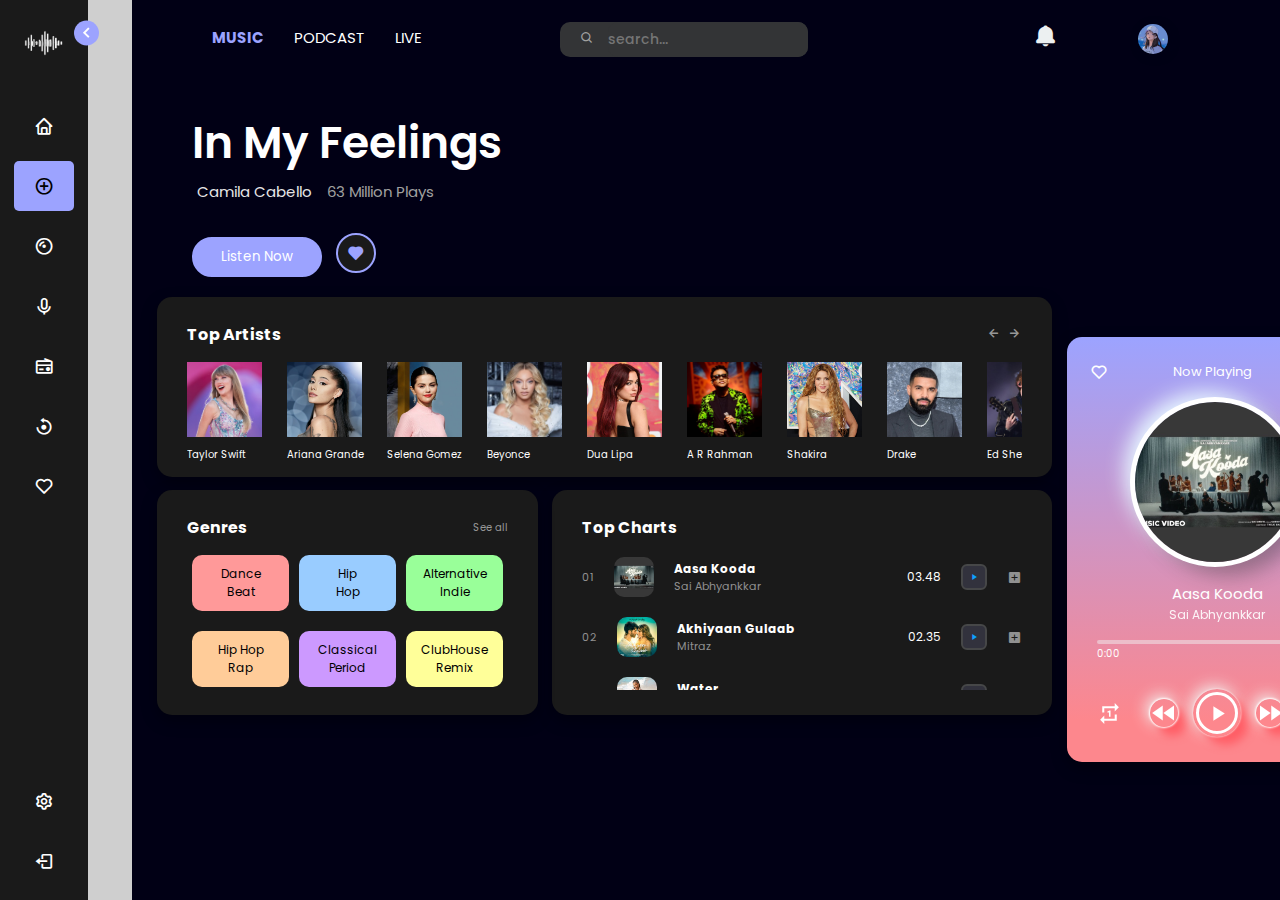
==== music.html @ da000e6d "music website" ====
<!DOCTYPE html>
<html lang="en">
    <head>
        <meta charset="UTF-8">
        <meta http-equiv="X-UA-Compatible" content="IE=edge">
        <meta name="viewpoint" content="width=device-width, initial-scale=1.0">
        <link rel="stylesheet" href="music.css">
        <link rel="stylesheet" href="music-list.css">
        <link rel="stylesheet" href="artist.css">
        <link rel="stylesheet" href="chart.css">
        <link rel="stylesheet" href="categories.css">
        <link href='https://unpkg.com/boxicons@2.1.4/css/boxicons.min.css' rel='stylesheet'>
        <link rel="stylesheet" href="https://fonts.googleapis.com/icon?family=Material+Icons">

        <title>Music Website</title>
    </head>
    <body>
        <nav class="sidebar close">
           <header>
            <div class="image-text">
                <span class="image">
                    <img src="./images/logo.png" alt="logo">
                </span>

                <div class="text header-text">
                    <span class="name">Groveey Music</span>
                </div>
            </div>

            <i class='bx bx-chevron-right toggle'></i>
           </header> 

           <div class="menu-bar">
            <div class="menu">
                <ul class="menu-links">
                    <li class="nav-link">
                        <a href="#">
                            <i class='bx bx-home icon'></i>
                            <span class="text nav-text">Home</span>
                        </a>
                    </li>

                    <li class="nav-link active">
                        <a href="#">
                            <i class='bx bx-plus-circle icon'></i>
                            <span class="text nav-text" id="acti">Explore</span>
                        </a>
                    </li>

                    <li class="nav-link">
                        <a href="#">
                            <i class='bx bx-album icon'></i>
                            <span class="text nav-text">Albums</span>
                        </a>
                    </li>

                    <li class="nav-link">
                        <a href="#">
                            <i class='bx bx-microphone icon'></i>
                            <span class="text nav-text">Artists</span>
                        </a>
                    </li>

                    <li class="nav-link">
                        <a href="#">
                            <i class='bx bx-radio icon'></i>
                            <span class="text nav-text">Radio</span>
                        </a>
                    </li>

                    <li class="nav-link">
                        <a href="#">
                            <i class='bx bx-reset icon'></i>
                            <span class="text nav-text">Recent</span>
                        </a>
                    </li>

                    <li class="nav-link">
                        <a href="#">
                            <i class='bx bx-heart icon'></i>
                            <span class="text nav-text">Favorites</span>
                        </a>
                    </li>
                </ul>
            </div>

            <div class="bottom-content">
                <li class="">
                    <a href="#">
                        <i class='bx bx-cog icon'></i>
                        <span class="text nav-text">Settings</span>
                    </a>
                </li>
                <li class="">
                    <a href="#">
                        <i class='bx bx-log-out icon'></i>
                        <span class="text nav-text">Log Out</span>
                    </a>
                </li>
            </div>
           </div>
        </nav>

        <section class="home">
            <div class="notify">
                <div class="search-box">
                    <i class='bx bx-search icons'></i>
                    <input type="text" placeholder="search...">
                </div>
                <button class="notification-bell"><i class='bx bxs-bell'></i></button>
                <div class="user">
                    <img src="./images/user.jpg" alt="user" title="Nanduni">
                </div>
            </div>

            <div class="nav-bar">
                <ul>
                    <li><a href="#" class="active">MUSIC</a></li>
                    <li><a href="#">PODCAST</a></li>
                    <li><a href="#">LIVE</a></li>
                </ul>
            </div>

            <div class="contents">
                <h1>In My Feelings</h1>
                <div class="info">
                    <h4>Camila Cabello</h4>     
                    <h5>63 Million Plays</h5>
                </div>
                <div class="buttons">
                    <button class="btn1">Listen Now</button>
                    <button class="btn2"><i class='bx bxs-heart'></i></button>
                </div>
            </div>

            <div class="container-wrapper">
                <div class="container">
                    <div class="top-bar">
                        <i class='bx bx-heart'></i>
                        <span>Now Playing</span>
                        <i class='bx bx-plus'></i>
                    </div>
                
                    <div class="img-area">
                        <img src="" alt="">
                    </div>
                
                    <div class="song-details">
                        <p class="name"></p>
                        <p class="artist"></p>
                    </div>
                
                    <div class="progress-area">
                        <div class="progress-bar">
                            <audio src="" id="main-audio"></audio>
                        </div>
                        <div class="song-timer">
                            <span class="current-time">0:00</span>
                            <span class="max-duration">0:00</span>
                        </div>
                        <audio id="main-audio" src=""></audio>
                    </div>
                
                    <div class="controls">
                        <i id="repeat-plist" class="material-icons" title="song looped">repeat_one</i>
                        <!-- <i id="repeat" class="material-icons" title="Playlist looped">repeat</i> -->
                        <i id="prev" class="material-icons prev">fast_rewind</i>
                
                        <div class="play-pause">
                            <i class="material-icons play">play_arrow</i>
                        </div>
                
                        <i id="next" class="material-icons next">fast_forward</i>
                        <i id="more-music" class="material-icons">queue_music</i>
                    </div>
                
                    <div class="music-list">
                        <div class="header">
                            <div class="row">
                                <i class="material-icons">queue_music</i>
                                <span>Music List</span>
                            </div>
                            <i id="close" class="material-icons">close</i>
                        </div>
                        <ul>
                
                        </ul>
                    </div>
                </div>
            </div>

            <div class="top-artist">
                <div class="head">
                    <h4>Top Artists</h4>
                    <div class="btn-s">
                        <i id="left-scroll" class='bx bx-left-arrow-alt' ></i>
                        <i id="right-scroll" class='bx bx-right-arrow-alt' ></i>
                    </div>
                </div>

                <div class="art">
                    <li class="items">
                        <div class="img-play">
                            <img src="./images/artist1.jpg" alt="img1">
                            <i id="music2" class='bx bx-play-circle'></i>
                        </div>
                        <p class="m2">Taylor Swift</p>
                    </li>
                    <li class="items">
                        <div class="img-play">
                            <img src="./images/artist2.jpg" alt="img1">
                            <i id="music2" class='bx bx-play-circle'></i>
                        </div>
                        <p class="m2">Ariana Grande</p>
                    </li>
                    <li class="items">
                        <div class="img-play">
                            <img src="./images/artist3.jpeg" alt="img1">
                            <i id="music2" class='bx bx-play-circle'></i>
                        </div>
                        <p class="m2">Selena Gomez</p>
                    </li>
                    <li class="items">
                        <div class="img-play">
                            <img src="./images/artist4.jpg" alt="img1">
                            <i id="music2" class='bx bx-play-circle'></i>
                        </div>
                        <p class="m2">Beyonce</p>
                    </li>
                    <li class="items">
                        <div class="img-play">
                            <img src="./images/artist5.jpg" alt="img1">
                            <i id="music2" class='bx bx-play-circle'></i>
                        </div>
                        <p class="m2">Dua Lipa</p>
                    </li>
                    <li class="items">
                        <div class="img-play">
                            <img src="./images/artist6.jpg" alt="img1">
                            <i id="music2" class='bx bx-play-circle'></i>
                        </div>
                        <p class="m2">A R Rahman</p>
                    </li>
                    <li class="items">
                        <div class="img-play">
                            <img src="./images/artist7.jpg" alt="img1">
                            <i id="music2" class='bx bx-play-circle'></i>
                        </div>
                        <p class="m2">Shakira</p>
                    </li>
                    <li class="items">
                        <div class="img-play">
                            <img src="./images/artist8.jpg" alt="img1">
                            <i id="music2" class='bx bx-play-circle'></i>
                        </div>
                        <p class="m2">Drake</p>
                    </li>
                    <li class="items">
                        <div class="img-play">
                            <img src="./images/artist9.jpg" alt="img1">
                            <i id="music2" class='bx bx-play-circle'></i>
                        </div>
                        <p class="m2">Ed Sheeran</p>
                    </li>
                    <li class="items">
                        <div class="img-play">
                            <img src="./images/artist10.jpg" alt="img1">
                            <i id="music2" class='bx bx-play-circle'></i>
                        </div>
                        <p class="m2">Justin Bieber</p>
                    </li>
                    <li class="items">
                        <div class="img-play">
                            <img src="./images/artist11.jpg" alt="img1">
                            <i id="music2" class='bx bx-play-circle'></i>
                        </div>
                        <p class="m2">Billie Eillish</p>
                    </li>
                    <li class="items">
                        <div class="img-play">
                            <img src="./images/artist12.jpg" alt="img1">
                            <i id="music2" class='bx bx-play-circle'></i>
                        </div>
                        <p class="m2">Miley Cyrus</p>
                    </li>
                    <li class="items">
                        <div class="img-play">
                            <img src="./images/artist13.jpg" alt="img1">
                            <i id="music2" class='bx bx-play-circle'></i>
                        </div>
                        <p class="m2">Katy Perry</p>
                    </li>
                    <li class="items">
                        <div class="img-play">
                            <img src="./images/artist14.jpg" alt="img1">
                            <i id="music2" class='bx bx-play-circle'></i>
                        </div>
                        <p class="m2">Britney Spears</p>
                    </li>
                    <li class="items">
                        <div class="img-play">
                            <img src="./images/artist15.jpeg" alt="img1">
                            <i id="music2" class='bx bx-play-circle'></i>
                        </div>
                        <p class="m2">Charlie Puth</p>
                    </li>
                    <li class="items">
                        <div class="img-play">
                            <img src="./images/artist16.jpg" alt="img1">
                            <i id="music2" class='bx bx-play-circle'></i>
                        </div>
                        <p class="m2">Shreya Goshal</p>
                    </li>
                </div>
            </div>

            <div class="top-chart">
                <div class="header1">
                    <h5>Top Charts</h5>
                    <!-- <a href="#" class="see">See all</a> -->
                </div>

                <div class="items">
                    <div class="item" id="song1">
                        <div class="info">
                            <p>01</p>
                            <img src="./images/music1.jpg" alt="">
                            <div class="details">
                                <h5>Aasa Kooda</h5>
                                <p>Sai Abhyankkar</p>
                            </div>
                        </div>
                        <div class="actions">
                            <p>03.48</p>
                            <div class="icon">
                                <i id="startPlayback" class="material-icons">play_arrow</i>

                                <!-- <i class='bx bxs-right-arrow'></i> -->
                            </div>
                            <i class='bx bxs-plus-square' ></i>
                        </div>
                    </div>

                    <div class="item" id="song2">
                        <div class="info">
                            <p>02</p>
                            <img src="./images/music2.jpg" alt="">
                            <div class="details">
                                <h5>Akhiyaan Gulaab</h5>
                                <p>Mitraz</p>
                            </div>
                        </div>
                        <div class="actions">
                            <p>02.35</p>
                            <div class="icon">
                                <i id="startPlayback" class="material-icons">play_arrow</i>

                                <!-- <i class='bx bxs-right-arrow'></i> -->
                            </div>
                            <i class='bx bxs-plus-square' ></i>
                        </div>
                    </div>

                    <div class="item" id="song3">
                        <div class="info">
                            <p>03</p>
                            <img src="./images/music3.jpg" alt="">
                            <div class="details">
                                <h5>Water</h5>
                                <p>Tyla</p>
                            </div>
                        </div>
                        <div class="actions">
                            <p>03.39</p>
                            <div class="icon">
                                <i id="startPlayback" class="material-icons">play_arrow</i>

                                <!-- <i class='bx bxs-right-arrow'></i> -->
                            </div>
                            <i class='bx bxs-plus-square' ></i>
                        </div>
                    </div>

                    <div class="item" id="song4">
                        <div class="info">
                            <p>04</p>
                            <img src="./images/music4.jpg" alt="">
                            <div class="details">
                                <h5>Soni Soni</h5>
                                <p>Darshan Raval, Jonita Gandhi</p>
                            </div>
                        </div>
                        <div class="actions">
                            <p>03.13</p>
                            <div class="icon">
                                <i id="startPlayback" class="material-icons">play_arrow</i>

                                <!-- <i class='bx bxs-right-arrow'></i> -->
                            </div>
                            <i class='bx bxs-plus-square' ></i>
                        </div>
                    </div>

                    <div class="item" id="song5">
                        <div class="info">
                            <p>05</p>
                            <img src="./images/music5.jpg" alt="">
                            <div class="details">
                                <h5>Flowers</h5>
                                <p>Miley Cyrus</p>
                            </div>
                        </div>
                        <div class="actions">
                            <p>03.21</p>
                            <div class="icon">
                                <i id="startPlayback" class="material-icons">play_arrow</i>
                                <!-- <i class='bx bxs-right-arrow'></i> -->
                            </div>
                            <i class='bx bxs-plus-square' ></i>
                        </div>
                    </div>

                    <div class="item" id="song6">
                        <div class="info">
                            <p>06</p>
                            <img src="./images/music6.jpg" alt="">
                            <div class="details">
                                <h5>Nadaaniyan</h5>
                                <p>Akshath</p>
                            </div>
                        </div>
                        <div class="actions">
                            <p>02.49</p>
                            <div class="icon">
                                <i id="startPlayback" class="material-icons">play_arrow</i>
                                <!-- <i class='bx bxs-right-arrow'></i> -->
                            </div>
                            <i class='bx bxs-plus-square' ></i>
                        </div>
                    </div>
                </div>
            </div>

            <div class="categories">
                <div class="genres">
                    <div class="header1"></div>
                    <h5>Genres</h5>
                    <a href="#" class="see">See all</a>
                </div>

                <div class="items">
                    <div class="row1">
                        <div class="item">
                            <p>Dance <br> Beat</p>
                        </div>
                        <div class="item">
                            <p>Hip <br>Hop</p>
                        </div>
                        <div class="item">
                            <p>Alternative <br>Indie</p>
                        </div>
                    </div>

                    <div class="row2">
                        <div class="item">
                            <p>Hip Hop <br> Rap</p>
                        </div>
                        <div class="item">
                            <p>Classical <br>Period</p>
                        </div>
                        <div class="item">
                            <p>ClubHouse <br> Remix</p>
                        </div>
                    </div>
                </div>
            </div>

        </section>

        <script src="music.js"></script>
        <script src="music-list.js"></script>
        <script src="script.js"></script>
        <script src="artist.js"></script>

        <script src="categories.js"></script>
        <script src="chart.js"></script>
    </body>
</html>
---- music.css ----
@import url('https://fonts.googleapis.com/css2?family=Poppins:ital,wght@0,100;0,200;0,300;0,400;0,500;0,600;0,700;0,800;0,900;1,100;1,200;1,300;1,400;1,500;1,600;1,700;1,800;1,900&display=swap');

* {
    font-family: "Poppins", sans-serif;
    margin: 0;
    padding: 0;
    box-sizing: border-box;
}

/* :root {
    --body-color: #e4e9f7;
    --sidebar-color: #FFF;
    --primary-color: #695CFE;
    --primary-color-light: #F6F5FF;
    --toggle-color: #DDD;
    --text-color: #707070;

    --tran-02: all 0.2s ease;
    --tran-03: all 0.3s ease;
    --tran-04: all 0.4s ease;
    --tran-05: all 0.5s ease;

} */
 

html, body {
    overflow-x: hidden;
}

body {
    height: 100vh;
    background: rgb(0, 15, 32);
    transition: all 0.5s ease;
}


.sidebar .text {
    font-size: 14px;
    font-weight: 400;
    color: #DDD;
}

.sidebar .image {
    margin-top: 20px;
    min-width: 60px;
    height: auto;
    display: flex;
    align-items: center;
}


.sidebar {
    position: fixed;
    top: 0;
    left: 0;
    height: 100%;
    width: 210px;
    padding: 10px 14px;
    background: #1a1a1a;
    transition: all 0.5s ease;
    z-index: 100;
}

.sidebar.close {
    width: 88px;
}


.sidebar.close .text{
    opacity: 0;
}


.sidebar .text {
    font-size: 14px;
    font-weight: 400;
    color: #ffffff;
    transition: all 0.3s ease;
    white-space: nowrap;
    opacity: 1;
}

.sidebar .image {
    min-width: 60px;
    display: flex;
    align-items: center;
    justify-content: center;
}

.sidebar li {
    height: 50px;
    /* background: blue; */
    margin-top: 10px;
    list-style: none;
    display: flex;
    align-items: center;
}

.sidebar .menu {
    margin-top: 35px;
}

.sidebar li .icon {
    display: flex;
    align-items: center;
    justify-content: center;
    min-width: 60px;
    font-size: 20px;
}

.sidebar li .icon,
.sidebar li .text {
    color: #ffffff;
    transition: all 0.2s ease;
}

.sidebar header {
    position: relative;
}

.sidebar .image-text img {
    width: 40px;
    border-radius: 6px;
}

.sidebar header .image-text {
    display: flex;
    align-items: center;
}

header .image-text .header-text {
    margin-left: 5px;
    margin-top: 20px;
    display: flex;
    flex-direction: column;
}

.header-text .name {
    font-weight: 600;
}

.sidebar header .toggle {
    position: absolute;
    top: 50%;
    right: -25px;
    transform: translateY(-50%);
    height: 25px;
    width: 25px;
    background: #9ca3ff;
    display: flex;
    align-items: center;
    justify-content: center;
    border-radius: 50%;
    color: #ffffff;
    font-size: 22px;
    transition: all 0.3s ease;
}

.sidebar.close header .toggle {
    transform: translateY(-50%) rotate(180deg);
}

/* .sidebar .search-box {
    background: #333436;
    border-radius: 15px;
    transition: all 0.5s ease;
}

.search-box input {
    height: 100%;
    width: 100%;
    outline: none;
    border: none;
    border-radius: 15px;
    font-size: 16px;
    font-weight: 500;
    background: #333436;
    transition: all 0.5s ease;
} */

.sidebar li a {
    height: 100%;
    width: 100%;
    display: flex;
    align-items: center;
    text-decoration: none;
    border-radius: 6px;
    transition: all 0.4s ease;
}

.sidebar li a:hover {
    background: #9ca3ff;
}

.sidebar li a:hover .icon,
.sidebar li a:hover .text {
    color: rgb(38, 38, 38);
}

.sidebar .menu-bar {
    height: 100%;
    height: calc(100% - 50px);
    display: flex;
    flex-direction: column;
    justify-content: space-between;
}

.home {
    position: relative;
    left: 210px;
    height: 100vh;
    /* width: calc(100% - 250px); */
    width: calc(100% - 210px);
    background: #010015;
    transition: all 0.5s ease;
}

.sidebar.close ~ .home {
    left: 88px;
    /* width: calc(100% - 88px); */
    width: calc(100% - 88px);
}






.home .notify .notification-bell {
    margin-left: 225px;
    font-size: 25px;
    font-weight: 500;
    color: #ecf0f1; 
    cursor: pointer;
    background: none;
    border: none;
}

.home .notify .notification-bell:hover {
    color: #9ca3ff;
}

@keyframes ring {
    0% {
        transform: rotate(0deg);
    }
    10% {
        transform: rotate(-5deg);
    }
    20% {
        transform: rotate(5deg);
    }
    30% {
        transform: rotate(-5deg);
    }
    40% {
        transform: rotate(5deg);
    }
    50% {
        transform: rotate(-5deg);
    }
    60% {
        transform: rotate(5deg);
    }
    70% {
        transform: rotate(-5deg);
    }
    80% {
        transform: rotate(5deg);
    }
    90% {
        transform: rotate(-5deg);
    }
    100% {
        transform: rotate(0deg);
    }
}

.home .notify .notification-bell.ring {
    animation: ring 0.6s ease;
}


.home .notify {
    position: absolute;
    top: 20px;
    right: 180px;
    display: flex;
    align-items: center;
    transition: all 0.3s ease;
    margin-left: 250px;
}

.home .notify .user {
    margin-left: 40px;
    position: relative;
    width: 30px;
    height: 30px;
    border-radius: 50%;
    cursor: pointer;
}

.home .notify .user img {
    margin-left: 40px;
    position: absolute;
    width: 30px;
    height: 30px;
    border-radius: 50%;
    box-shadow: 2px 2px 8px #010015;
}

.home .contents {
    width: 90%;
    height: 30%;
    margin: auto;
    margin-top: 60px;
    display: flex;
    flex-direction: column;
    /* padding-top: 60px;
    /* margin-top: 60px;
    display: flex;
    align-items: center;
    justify-content: space-between;
    color: #fff;
    width: 90%; */
} 

.home .contents .info {
    display: flex;
    align-items: center; /* Vertically align items */
}

.home .contents h1 {
    color: #fff;
    font-size: 44px;
    font-weight: 600;
}

.home .contents h4 {
    font-size: 15px;
    font-weight: 400;
    color: #e6e5e5;
    margin: 5px;
}

.home .contents h5 {
    font-size: 15px;
    font-weight: 400;
    color: #a0a0a0;
    margin-left: 10px;
}

.home .contents .buttons {
    margin-top: 25px;
}

.home .contents .buttons .btn1 {
    width: 130px;
    height: 40px;
    border: 2px solid #9ca3ff;
    outline: none;
    border-radius: 20px;
    background: #9ca3ff;
    color: #fff;
    cursor: pointer;
}

.home .contents .buttons .btn1:hover {
    border: 2px solid #9ca3ff;
    background: none;
    color: #9ca3ff;
}

.home .contents .buttons .btn2 {
    width: 40px;
    height: 40px;
    margin-left: 10px;
    border: 2px solid #9ca3ff;
    border-radius: 50%;
    background: #1a1a1a;
    color: #fff;
    cursor: pointer;
}

.home .contents .buttons .btn2 i {
    padding-top: 5px;
    align-items: center;
    justify-content: center;
    font-size: 18px;
    color: #9ca3ff;
}

.home .contents .buttons .btn2 i:hover {
    color:#fd878d;
}

.sidebar.close ~ .home .notify {
    left: 98px;
    width: calc(100% - 0px);
}

.search-box {
    margin-left: 80px;
    background: #333436;
    border-radius: 10px;
}

.search-box input {
    margin-left: 10px;
    height: 35px;
    width: 200px;
    outline: none;
    border: none;
    border-radius: 10px;
    font-size: 14px;
    font-weight: 500;
    background: #333436;
    color: #ffffff;
}

.search-box .icons {
    margin-left: 20px;
    align-items: center;
    justify-content: center;
    font-size: 14px;
    color: #a2a2a2;
}

.nav-bar {
    margin-left: 80px;
    display: flex;
    justify-content: flex-start;
}

.nav-bar ul {
    list-style: none;
    padding: 0;
    margin: 0;
    display: flex;
    gap: 30px;
}

.nav-bar ul li {
    margin-top: 25px;
}

.nav-bar ul li a {
    text-decoration: none;
    color: white;
    font-size: 15px;
    transition: color 0.3s;
}

.nav-bar ul li a:hover {
    color: #9ca3ff;
}

.nav-bar ul li a.active {
    color: #9ca3ff; 
    font-weight: bold; 
}




.container-wrapper {
    margin-left: 935px;
    margin-top: -43px;
}

.sidebar.close ~ .home .container-wrapper {
    left: 98px;
    width: calc(100% - 0px);
}


.menu-links .nav-link.active a {
    background-color: #9ca3ff; 
    color: #000000;
    border-radius: 5px; 
}

.menu-links .nav-link.active a .icon {
    color: #000000;
}

.menu-links .nav-link.active #acti {
    color: #000000;
}
---- music-list.css ----
@import url('https://fonts.googleapis.com/css2?family=Poppins:ital,wght@0,100;0,200;0,300;0,400;0,500;0,600;0,700;0,800;0,900;1,100;1,200;1,300;1,400;1,500;1,600;1,700;1,800;1,900&display=swap');

* {
    font-family: "Poppins", sans-serif;
    margin: 0;
    padding: 0;
    box-sizing: border-box;
}

*::before, *::after {
    padding: 0;
    margin: 0;
}

body {
    display: flex;
    align-items: center;
    justify-content: center;
    min-height: 100vh;
    background: rgb(207, 207, 207);
}

.container {
    width: 300px;
    height: 425px;
    padding: 25px 30px;
    overflow: hidden;
    position: relative;
    border-radius: 15px;
    background: linear-gradient(#9ca3ff 0%, #fd878d 90%);
    box-shadow: 0px 6px 15px rgba(0,0,0,0.342);
}

.container i {
    cursor: pointer;
}

.top-bar, .progress-area .song-timer, .controls, .music-list .header, .music-list ul li {
    display: flex;
    align-items: center;
    justify-content: space-between;
}

.top-bar {
    font-size: 18px;
    color: #fff;
}

.top-bar i:first-child {
    margin-left: -7px;
    font-size: 18px;
}

.top-bar span {
    font-size: 13px;
    margin-left: -3px;
    color: #fff;
}

.img-area {
    margin-left: 38px;
    width: 160px;
    height: 160px;
    overflow: hidden;
    margin-top: 20px;
    border-radius: 50%;
    box-shadow: 0 0 0 5px #fff, 
    0 0 2px #fff, 
    13px 13px 20px #31313163, 
    -10px -10px 20px #e6f6ff;
}

.img-area img {
    width: 100%;
    height: 100%;
    object-fit: cover;
}

.song-details {
    text-align: center;
    margin-top: 20px;
    margin-bottom: 15px;
}

.song-details p {
    color: #fff;
}

.song-details .name {
    font-size: 15px;
}

.song-details .artist {
    font-size: 12px;
    opacity: 0.9;
    line-height: 20px;
}

.progress-area {
    height: 4px;
    width: 100%;
    border-radius: 50px;
    background: #f0f0f081;
    cursor: pointer;
}

.progress-area .progress-bar {
    height: inherit;
    width: 0%;
    position: relative;
    border-radius: inherit;
    background: #fff;
}

.progress-bar::before {
    content: "";
    position: absolute;
    height: 12px;
    width: 12px;
    border-radius: 50%;
    top: 50%;
    right: -5px;
    z-index: 2;
    opacity: 0;
    pointer-events: none;
    transform: translateY(-50%);
    background: inherit;
    transition: opacity 0.2s ease;
}

.progress-area:hover .progress-bar::before {
    opacity: 1;
    pointer-events: auto;
}

.progress-area .song-timer {
    margin-top: 2px;
}

.song-timer span {
    font-size: 10px;
    color: #fff;
}

.controls {
    margin-top: 45px;
    margin-bottom: 5px;
}

.controls i {
    font-size: 25px;
    user-select: none;
    background: #fff;
    background-clip: text;
    -webkit-background-clip: text;
    -webkit-text-fill-color: transparent;
}

.controls i:nth-child(2),
.controls i:nth-child(4) {
    font-size: 20px;
}

.controls #prev {
    margin-right: -13px;
    font-size: 30px;
}

.controls #next {
    margin-left: -13px;
    font-size: 30px;
}

.controls .play-pause {
    height: 48px;
    width: 48px;
    display: flex;
    cursor: pointer;
    align-items: center;
    justify-content: center;
    border-radius: 50%;
    box-shadow: 
    0 0 2px #fff,
    8px 8px 8px #ff5e66,
    -3px -3px 15px #f0ecec;
}

.play-pause::before {
    position: absolute;
    content: "";
    height: 36px;
    width: 36px;
    background: transparent;
    border: 3px solid #fff;
    border-radius: inherit;
}

.prev , .next {
    box-shadow: 
    0 0 2px #fff,
    8px 8px 8px #ff5e66,
    -3px -3px 15px #f0ecec;
    border-radius: 50%;
}


.music-list {
    position: absolute;
    width: 100%;
    bottom: -55%;
    opacity: 0;
    pointer-events: none;
    left: 0;
    box-shadow: 0px -5px 10px rgba(0,0,0,0.1);
    z-index: 5;
    padding: 15px 30px;
    border-radius: 15px;
    background: 
    linear-gradient(rgba(255, 255, 255, 0.973), transparent),
    linear-gradient(to top left, rgb(255, 23, 23), transparent),
    linear-gradient(to top right, rgb(0, 183, 255), transparent);
    background-blend-mode: screen;
    transition: all 0.15s ease-in-out;
}

.music-list.show {
    bottom: 0;
    opacity: 1;
    pointer-events: auto;
}

.music-list ul {
    margin-top: 10px 0;
    max-height: 260px;
    overflow: auto;
}

.music-list ul li {
    font-size: 10px;
    list-style: none;
    display: flex;
    cursor: pointer;
    margin-top: 10px;
    padding-bottom: 10px;
    /* margin-bottom: 5px; */
    color: #0000;
    border-bottom: 1px solid #e5e5e5;
}

.music-list ul li:last-child {
    border-bottom: 0px;
}

.music-list ul li .row span {
    font-size: 10px;
}

.music-list ul li .row p {
    opacity: 0.6;
}

ul li .audio-duration {
    font-size: 10px;
}

.header .row {
    display: flex;
    align-items: center;
    font-size: 12px;
    color: #515c6f;
}

.header .row i {
    cursor: default;
}

.header .row span {
    margin-left: 5px;
}

.header #close {
    font-size: 18px;
    color: #515c6f;
}

.music-list ul::-webkit-scrollbar {
    width: 0;
}

.music-list ul li:hover {
    color: #0e9fff;
}

ul li.playing {
    pointer-events: none;
    color: #0e9fff;
}
---- artist.css ----
* {
    font-family: "Poppins", sans-serif;
    margin: 0;
    padding: 0;
    box-sizing: border-box;
}

*::before, *::after {
    padding: 0;
    margin: 0;
}

body {
    display: flex;
    align-items: center;
    justify-content: center;
    min-height: 100vh;
    background: rgb(207, 207, 207);
}

.top-artist {
    width: 895px;
    height: 180px;
    padding: 25px 30px;
    overflow: hidden;
    position: absolute; 
    top: 297px; 
    left: 25px;
    background: #1a1a1a;
    border-radius: 15px;
    box-shadow: 0px 6px 15px rgba(0,0,0,0.342);
}

.top-artist .head {
    display: flex;
    align-items: center;
    justify-content: space-between;
    color: #fff;
}

.top-artist .btn-s {
    color: #979797;
    cursor: pointer;
    transition: .3s linear;
}

.top-artist .btn-s:hover {
    color: #fff;
}

.top-artist .art {
    width: 100%;
    height: 100px;
    margin-top: 15px;
    display: flex;
    overflow-x: auto;
    scroll-behavior: smooth;
}

.top-artist .art::-webkit-scrollbar {
    display: none;
}

.top-artist .art li {
    min-width: 90px;
    height: 90px;
    list-style-type: none;
    margin-right: 10px;
    transition: .3s linear;
}

.top-artist .art li:hover {
    background: #000;
}

.top-artist .art li .img-play {
    position: relative;
    width: 75px;
    height: 75px;
    display: flex;
    align-items: center;
    justify-content: center;
}

.top-artist .art li .img-play img {
    width: 100%;
    height: 100%;   
}

.top-artist .art li .img-play #music2 {
    position: absolute;
    font-size: 20px;
    cursor: pointer;
    transition: .3s linear;  
    opacity: 0;
}

.top-artist .art li .img-play:hover #music2 { 
    color: #fff;
    opacity: 1;
}

/* .top-artist .art li .img-play:hover #music2 { 
    opacity: 1;
} */

.top-artist .art li p { 
    color: #fff;
    padding-top: 10px;
    font-size: 10px;
}
---- chart.css ----
* {
    font-family: "Poppins", sans-serif;
    margin: 0;
    padding: 0;
    box-sizing: border-box;
}

*::before, *::after {
    padding: 0;
    margin: 0;
}

body {
    display: flex;
    align-items: center;
    justify-content: center;
    min-height: 100vh;
    background: rgb(207, 207, 207);
}

.top-chart {
    width: 500px;
    height: 225px;
    padding: 25px 30px;
    overflow: hidden;
    position: absolute; /* Changed */
    top: 490px; /* Added */
    left: 420px;
    background: #1a1a1a;
    border-radius: 15px;
    box-shadow: 0px 6px 15px rgba(0,0,0,0.342);

    display: flex;
    flex-direction: column;
}

.top-chart .header1 {
    display: flex;
    align-items: center;
    justify-content: space-between;
    color: #fff;
    font-size: 19px;
    margin-bottom: 10px;
}

.top-chart .header1 h5 {
    margin: 0; 
    flex: 1; 
    text-align: left; 
}

.top-chart .header1 .see {
    font-size: 10px;
    color: #979797; 
    text-decoration: none;
}

.top-chart .header1 .see:hover {
    color: #ffffff; 
}

.top-chart .items .item .info img {
    width: 40px;
    height: 40px;
    border-radius: 10px;
}

.top-chart .items {
    margin-top: 7px;
    color: #fff;
    font-size: 12px;

    flex: 1; /* Allows the items section to take remaining space */
    overflow-y: auto;
    scrollbar-width: none;
    -ms-overflow-style: none;
}

.top-chart .items::-webkit-scrollbar {
    display: none; /* Hides the scrollbar */
}

.top-chart .items .item {
    display: flex;
    align-items: center;
    justify-content: space-between;
    margin-bottom: 20px;
}

.top-chart .items .item:last-child {
    margin-bottom: 0;
}

.top-chart .items .item .info,
.top-chart .items .item .actions {
    display: flex;
    align-items: center;
    gap: 20px;
}

.top-chart .items .item .info p {
    color: #919191;
    font-size: 11px;
}

.top-chart .items .item .info h5 {
    font-size: 12px;
}

.top-chart .items .item .actions {
    font-size: 12px;
}

.top-chart .items .item .actions .icon {
    display: flex;
    align-items: center;
    justify-content: center;
    background-color: #32323d;
    padding: 6px;
    border: 2px solid #464748;
    border-radius: 6px;
}

.top-chart .items .item .actions .icon i {
    cursor: pointer;
    font-size: 10px;
    color: #0e9fff;
}

.top-chart .items .item .actions i {
    color: #919191;
    font-size: 15px;
    cursor: pointer;
}
---- categories.css ----
* {
    font-family: "Poppins", sans-serif;
    margin: 0;
    padding: 0;
    box-sizing: border-box;
}

*::before, *::after {
    padding: 0;
    margin: 0;
}

body {
    display: flex;
    align-items: center;
    justify-content: center;
    min-height: 100vh;
    background: rgb(207, 207, 207);
}

.categories {
    width: 381px;
    height: 225px;
    padding: 25px 30px;
    overflow: hidden;
    position: absolute;
    top: 490px; 
    left: 25px;
    background: #1a1a1a;
    border-radius: 15px;
    box-shadow: 0px 6px 15px rgba(0,0,0,0.342);
}

.categories .genres {
    display: flex;
    align-items: center;
    justify-content: space-between;
    color: #fff;
    font-size: 19px;
    margin-bottom: 10px; 
}

.categories .genres h5 {
    margin: 0; 
    flex: 1; 
    text-align: left; 
}

.categories .see {
    font-size: 10px;
    color: #979797; 
    text-decoration: none;
}

.categories .see:hover {
    color: #ffffff; 
}

.categories .items {
    display: flex;
    justify-content: space-between; 
    flex-direction: column;
}

.categories .row1, .categories .row2 {
    display: flex;
    justify-content: space-between;
    margin-bottom: 10px; 
}

.categories .item {
    flex: 1;
    text-align: center;
    cursor: pointer;
    padding: 10px;
    margin: 5px;
    border-radius: 10px;
    color: #000;
    font-size: 12px; 
}

.categories .row1 .item:nth-child(1) {
    background-color: #ff9999;
}

.categories .row1 .item:nth-child(2) {
    background-color: #99ccff; 
}

.categories .row1 .item:nth-child(3) {
    background-color: #99ff99; 
}

.categories .row2 .item:nth-child(1) {
    background-color: #ffcc99; 
}

.categories .row2 .item:nth-child(2) {
    background-color: #cc99ff; 
}

.categories .row2 .item:nth-child(3) {
    background-color: #ffff99; 
}

@keyframes bounce {
    0%, 20%, 50%, 80%, 100% {
        transform: translateY(0);
    }
    40% {
        transform: translateY(-20px);
    }
    60% {
        transform: translateY(-10px);
    }
}

.bounce {
    animation: bounce 0.5s ease-in-out;
    animation-fill-mode: both;
}
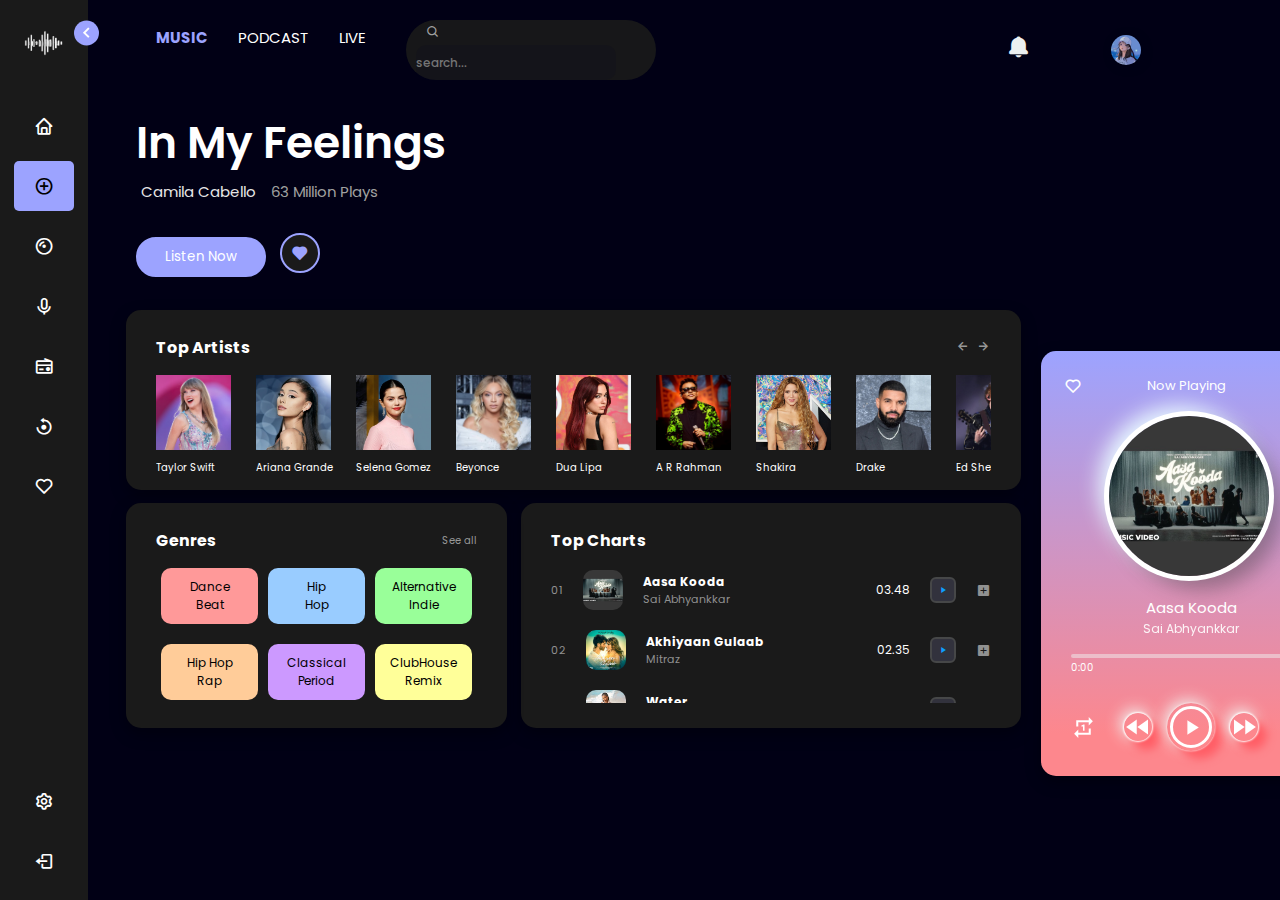
==== commit d6a82409: "adding search results" ====
--- a/music.html
+++ b/music.html
@@ -107,6 +107,17 @@
                 <div class="search-box">
                     <i class='bx bx-search icons'></i>
                     <input type="text" placeholder="search...">
+                    <div class="search_results">
+                        <!-- <a href="" class="card">
+                            <img src="images/1.jpg" alt="">
+                            <div class="content">
+                                Aasa Kooda
+                                <div class="subtitle">
+                                    Sai Abhyankkar
+                                </div>
+                            </div>
+                        </a> -->
+                    </div>
                 </div>
                 <button class="notification-bell"><i class='bx bxs-bell'></i></button>
                 <div class="user">
@@ -142,11 +153,11 @@
                         <i class='bx bx-plus'></i>
                     </div>
                 
-                    <div class="img-area">
+                    <div class="img-area" id="poster_master_play">
                         <img src="" alt="">
                     </div>
                 
-                    <div class="song-details">
+                    <div class="song-details" id="title">
                         <p class="name"></p>
                         <p class="artist"></p>
                     </div>
@@ -322,10 +333,10 @@
                 </div>
 
                 <div class="items">
-                    <div class="item" id="song1">
+                    <div class="item" data-song-id="1">
                         <div class="info">
                             <p>01</p>
-                            <img src="./images/music1.jpg" alt="">
+                            <img src="./images/music1.jpg" alt="song image">
                             <div class="details">
                                 <h5>Aasa Kooda</h5>
                                 <p>Sai Abhyankkar</p>
@@ -334,7 +345,8 @@
                         <div class="actions">
                             <p>03.48</p>
                             <div class="icon">
-                                <i id="startPlayback" class="material-icons">play_arrow</i>
+                                <!-- <span id="play_music1" class="material-icons">play_arrow</span> -->
+                                <i id="1" class="material-icons">play_arrow</i>
 
                                 <!-- <i class='bx bxs-right-arrow'></i> -->
                             </div>
@@ -342,10 +354,10 @@
                         </div>
                     </div>
 
-                    <div class="item" id="song2">
+                    <div class="item" data-song-id="2">
                         <div class="info">
                             <p>02</p>
-                            <img src="./images/music2.jpg" alt="">
+                            <img src="./images/music2.jpg" alt="song image">
                             <div class="details">
                                 <h5>Akhiyaan Gulaab</h5>
                                 <p>Mitraz</p>
@@ -354,7 +366,8 @@
                         <div class="actions">
                             <p>02.35</p>
                             <div class="icon">
-                                <i id="startPlayback" class="material-icons">play_arrow</i>
+                                <!-- <span id="play_music2" class="material-icons">play_arrow</span> -->
+                                <i id="2" class="material-icons">play_arrow</i>
 
                                 <!-- <i class='bx bxs-right-arrow'></i> -->
                             </div>
@@ -362,10 +375,10 @@
                         </div>
                     </div>
 
-                    <div class="item" id="song3">
+                    <div class="item" data-song-id="3">
                         <div class="info">
                             <p>03</p>
-                            <img src="./images/music3.jpg" alt="">
+                            <img src="./images/music3.jpg" alt="song image">
                             <div class="details">
                                 <h5>Water</h5>
                                 <p>Tyla</p>
@@ -374,7 +387,8 @@
                         <div class="actions">
                             <p>03.39</p>
                             <div class="icon">
-                                <i id="startPlayback" class="material-icons">play_arrow</i>
+                                <!-- <span id="play_music3" class="material-icons">play_arrow</span> -->
+                                <i id="3" class="material-icons">play_arrow</i>
 
                                 <!-- <i class='bx bxs-right-arrow'></i> -->
                             </div>
@@ -382,7 +396,7 @@
                         </div>
                     </div>
 
-                    <div class="item" id="song4">
+                    <div class="item" data-song-id="4">
                         <div class="info">
                             <p>04</p>
                             <img src="./images/music4.jpg" alt="">
@@ -394,7 +408,8 @@
                         <div class="actions">
                             <p>03.13</p>
                             <div class="icon">
-                                <i id="startPlayback" class="material-icons">play_arrow</i>
+                                <!-- <span id="play_music4" class="material-icons">play_arrow</span> -->
+                                <i id="4" class="material-icons">play_arrow</i>
 
                                 <!-- <i class='bx bxs-right-arrow'></i> -->
                             </div>
@@ -402,7 +417,7 @@
                         </div>
                     </div>
 
-                    <div class="item" id="song5">
+                    <div class="item" data-song-id="5">
                         <div class="info">
                             <p>05</p>
                             <img src="./images/music5.jpg" alt="">
@@ -414,14 +429,15 @@
                         <div class="actions">
                             <p>03.21</p>
                             <div class="icon">
-                                <i id="startPlayback" class="material-icons">play_arrow</i>
+                                <!-- <span id="play_music5" class="material-icons">play_arrow</span> -->
+                                <i id="5" class="material-icons">play_arrow</i>
                                 <!-- <i class='bx bxs-right-arrow'></i> -->
                             </div>
                             <i class='bx bxs-plus-square' ></i>
                         </div>
                     </div>
 
-                    <div class="item" id="song6">
+                    <div class="item" data-song-id="6">
                         <div class="info">
                             <p>06</p>
                             <img src="./images/music6.jpg" alt="">
@@ -433,7 +449,8 @@
                         <div class="actions">
                             <p>02.49</p>
                             <div class="icon">
-                                <i id="startPlayback" class="material-icons">play_arrow</i>
+                                <!-- <span id="play_music2" class="material-icons">play_arrow</span> -->
+                                <i id="6" class="material-icons">play_arrow</i>
                                 <!-- <i class='bx bxs-right-arrow'></i> -->
                             </div>
                             <i class='bx bxs-plus-square' ></i>
--- a/music.css
+++ b/music.css
@@ -60,6 +60,8 @@
     background: #1a1a1a;
     transition: all 0.5s ease;
     z-index: 100;
+
+    width: 210px;
 }
 
 .sidebar.close {
@@ -208,18 +210,19 @@
 
 .home {
     position: relative;
-    left: 210px;
+    left: 100px;
     height: 100vh;
-    /* width: calc(100% - 250px); */
-    width: calc(100% - 210px);
+    width: calc(100% - 200px);
     background: #010015;
     transition: all 0.5s ease;
+
+    margin-left: 0;
 }
 
 .sidebar.close ~ .home {
-    left: 88px;
-    /* width: calc(100% - 88px); */
-    width: calc(100% - 88px);
+    left: 38px;
+    width: calc(100% - 76px);
+    margin-left: 0;
 }
 
 
@@ -228,7 +231,7 @@
 
 
 .home .notify .notification-bell {
-    margin-left: 225px;
+    margin-left: 350px;
     font-size: 25px;
     font-weight: 500;
     color: #ecf0f1; 
@@ -395,27 +398,40 @@
     color:#fd878d;
 }
 
-.sidebar.close ~ .home .notify {
+/* .sidebar.close ~ .home .notify {
     left: 98px;
     width: calc(100% - 0px);
-}
+} */
 
 .search-box {
+    position: relative;
     margin-left: 80px;
-    background: #333436;
-    border-radius: 10px;
+    background: rgba(26, 26, 26, 0.886);
+    border-radius: 30px;
+}
+
+.search-box::before {
+    content: '';
+    position: absolute;
+    width: 100%;
+    height: 100%;
+    background: rgba(26, 26, 26, 0.886);
+    border-radius: 20px;
+    backdrop-filter: blur(5px);
+    z-index: -1;
 }
 
 .search-box input {
     margin-left: 10px;
+    margin-right: 10px;
     height: 35px;
     width: 200px;
     outline: none;
     border: none;
     border-radius: 10px;
-    font-size: 14px;
+    font-size: 12px;
     font-weight: 500;
-    background: #333436;
+    background: rgba(0, 2, 35, 0.119);
     color: #ffffff;
 }
 
@@ -425,6 +441,53 @@
     justify-content: center;
     font-size: 14px;
     color: #a2a2a2;
+}
+
+.search-box .search_results {
+    position: absolute;
+    width: 100%;
+    height: 200px;
+    margin-top: 10px;
+    border-radius: 10px;
+    overflow: auto;
+}
+
+.search-box .search_results::-webkit-scrollbar {
+    display: none;
+}
+
+.search-box .search_results .card {
+    width: 100%;
+    min-height: 45px;
+    display: flex;
+    align-items: center;
+    background: rgba(26, 26, 26, 0.886);
+    margin-bottom: 5px;
+    text-decoration: none;
+    display: none;
+    /* justify-content: space-between; */
+}
+
+.search-box .search_results .card img {
+    width: 35px;
+    height: 35px;
+    border-radius: 5px;
+}
+
+.search-box .search_results .card .content {
+    margin-left: 10px;
+    width: 80%;
+    height: 100%;
+    padding: 0;
+    font-size: 12px;
+    font-weight: 600;
+    color: #fff;
+}
+
+.search-box .search_results .card .content .subtitle {
+    font-size: 10px;
+    color: #919191;
+    font-weight: 500;
 }
 
 .nav-bar {
@@ -465,8 +528,8 @@
 
 
 .container-wrapper {
-    margin-left: 935px;
-    margin-top: -43px;
+    margin-left: 965px;
+    margin-top: -29px;
 }
 
 .sidebar.close ~ .home .container-wrapper {
--- a/artist.css
+++ b/artist.css
@@ -25,8 +25,8 @@
     padding: 25px 30px;
     overflow: hidden;
     position: absolute; 
-    top: 297px; 
-    left: 25px;
+    top: 310px; 
+    left: 50px;
     background: #1a1a1a;
     border-radius: 15px;
     box-shadow: 0px 6px 15px rgba(0,0,0,0.342);
--- a/chart.css
+++ b/chart.css
@@ -25,8 +25,8 @@
     padding: 25px 30px;
     overflow: hidden;
     position: absolute; /* Changed */
-    top: 490px; /* Added */
-    left: 420px;
+    top: 503px; /* Added */
+    left: 445px;
     background: #1a1a1a;
     border-radius: 15px;
     box-shadow: 0px 6px 15px rgba(0,0,0,0.342);
@@ -133,3 +133,15 @@
     font-size: 15px;
     cursor: pointer;
 }
+
+.top-chart .items .item .actions span {
+    color: #919191;
+    font-size: 15px;
+    cursor: pointer;
+}
+
+.top-chart .items .item .actions .icon span {
+    cursor: pointer;
+    font-size: 10px;
+    color: #0e9fff;
+}
--- a/categories.css
+++ b/categories.css
@@ -25,8 +25,8 @@
     padding: 25px 30px;
     overflow: hidden;
     position: absolute;
-    top: 490px; 
-    left: 25px;
+    top: 503px; 
+    left: 50px;
     background: #1a1a1a;
     border-radius: 15px;
     box-shadow: 0px 6px 15px rgba(0,0,0,0.342);
